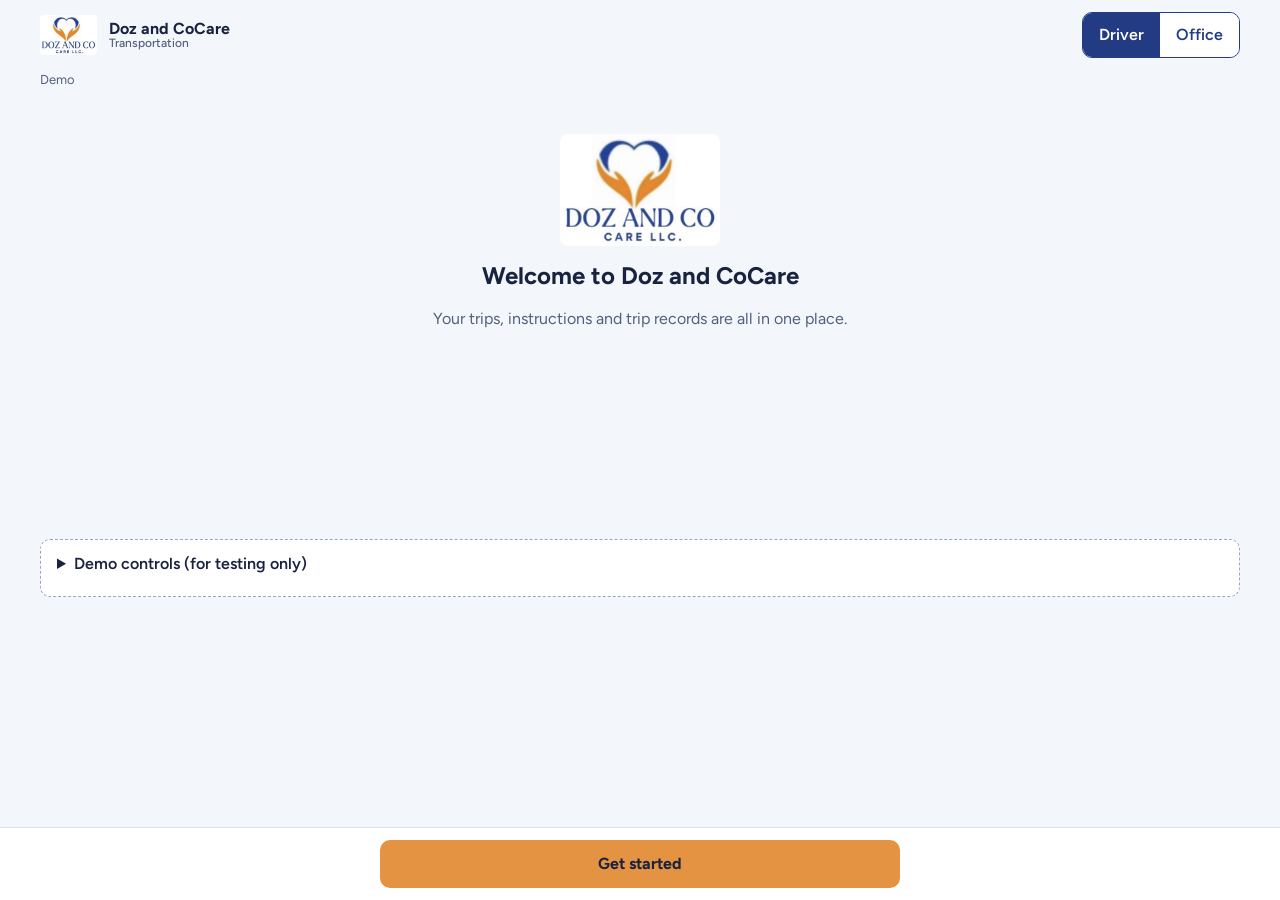
==== app/index.html @ fc15c102 "Rebuild prototype as redesigned app with onboarding, drivers, help and tests Replaces the v1 prototy" ====
<!doctype html>
<html lang="en">
<head>
<meta charset="utf-8">
<meta name="viewport" content="width=device-width,initial-scale=1">
<title>Doz and CoCare Trips</title>
<link rel="preconnect" href="https://fonts.googleapis.com">
<link rel="stylesheet" href="https://fonts.googleapis.com/css2?family=Figtree:wght@400;500;600;700&family=IBM+Plex+Mono:wght@400;500;600&display=swap">
<link rel="stylesheet" href="styles.css">
</head>
<body>
<a class="skip" href="#main">Skip to main content</a>
<header class="bar">
  <img src="logo.jpg" alt="Doz and Co Care LLC">
  <div class="brand">Doz and CoCare<small>Transportation</small></div>
  <div class="seg" role="group" aria-label="Demo: choose who you are viewing as">
    <button type="button" id="roleDriver" data-role="driver" aria-pressed="true">Driver</button>
    <button type="button" id="roleOffice" data-role="office" aria-pressed="false">Office</button>
  </div>
</header>
<p class="demoline">Demo</p>
<div id="live" class="sr" role="status" aria-live="polite"></div>
<div id="app"></div>
<details class="demo" id="demo">
  <summary>Demo controls (for testing only)</summary>
  <div class="row">
    <label class="small" for="speed">Clock speed</label>
    <select id="speed" style="width:auto"><option value="10">10× faster</option><option value="30" selected>30× faster</option><option value="90">90× faster</option></select>
    <button class="btn second sm" type="button" data-demo="fail-net">Next save fails: no connection</button>
    <button class="btn second sm" type="button" data-demo="fail-auth">Next save fails: login expired</button>
    <button class="btn second sm" type="button" data-demo="race">Next claim is lost to another driver</button>
    <button class="btn second sm" type="button" data-demo="reset">Restart demo</button>
    <button class="btn second sm" type="button" data-demo="ob-reset">Show onboarding again</button>
  </div>
</details>
<script src="app.js"></script>
</body>
</html>
---- app/styles.css ----
/* Doz and CoCare Trips: design system
   Spacing scale 4/8/12/16/24/32/40/48. Navy structures, orange marks the single main action.
   Light only, by design (outdoor use). Status always pairs colour with an icon and a word. */
:root{
  --navy:#233B82; --navy-d:#1A2C63; --navy-soft:#E8EDFA;
  --orange:#E49342; --orange-d:#B8741F; --orange-soft:#FDF1E3;
  --bg:#F3F6FB; --card:#FFFFFF; --text:#18233F; --text2:#53607C; --line:#DCE3EF;
  --ok:#1B6B3F; --ok-bg:#E3F3EA; --warn:#7A4B00; --warn-bg:#FDF1D8; --err:#A3261E; --err-bg:#FBE7E5;
  --s1:4px; --s2:8px; --s3:12px; --s4:16px; --s5:24px; --s6:32px; --s7:40px; --s8:48px;
  --r:10px; --shadow:0 1px 2px rgba(24,35,63,.08);
  --sans:"Figtree",system-ui,-apple-system,"Segoe UI",Roboto,sans-serif;
  --mono:"IBM Plex Mono",ui-monospace,Menlo,Consolas,monospace;
  color-scheme:light;
}
*{box-sizing:border-box}
html{-webkit-text-size-adjust:100%}
body{margin:0;background:var(--bg);color:var(--text);font:16px/1.5 var(--sans);
  padding-left:max(16px,env(safe-area-inset-left,0px));padding-right:max(16px,env(safe-area-inset-right,0px))}
h1{font-size:24px;line-height:1.2;margin:0;font-weight:700;text-wrap:balance}
h2{font-size:18px;line-height:1.3;margin:0;font-weight:700}
h3{font-size:16px;margin:0;font-weight:700}
p{margin:0}
.muted{color:var(--text2)}
.small{font-size:14px}
.num{font-family:var(--mono);font-variant-numeric:tabular-nums}
.sr{position:absolute;width:1px;height:1px;overflow:hidden;clip:rect(0 0 0 0);white-space:nowrap}
.skip{position:absolute;left:-999px;top:8px;background:var(--navy);color:#fff;padding:var(--s2) var(--s3);border-radius:var(--r);z-index:50}
.skip:focus{left:8px}
h1:focus{outline:none}
:focus-visible{outline:3px solid var(--navy);outline-offset:2px;border-radius:4px}
button,input,select,textarea{font:inherit;color:inherit}
@media (prefers-reduced-motion:reduce){*{animation:none!important;transition:none!important}}

/* top bar */
.bar{display:flex;align-items:center;gap:var(--s3);padding-block:var(--s3);flex-wrap:wrap;max-width:1200px;margin:0 auto}
.bar img{height:40px;width:auto;border-radius:4px;display:block}
.bar .brand{font-weight:700;line-height:1.1}
.bar .brand small{display:block;font-weight:500;color:var(--text2);font-size:12px}
.seg{margin-left:auto;display:flex;border:1.5px solid var(--navy);border-radius:var(--r);overflow:hidden}
.seg button{border:0;background:#fff;color:var(--navy);padding:var(--s2) var(--s4);min-height:44px;font-weight:600;cursor:pointer}
.seg button[aria-pressed=true]{background:var(--navy);color:#fff}
.demoline{max-width:1200px;margin:0 auto var(--s3);font-size:13px;color:var(--text2)}

/* buttons */
.btn{display:inline-flex;align-items:center;justify-content:center;gap:var(--s2);min-height:48px;padding:var(--s3) var(--s5);border-radius:var(--r);border:2px solid transparent;font-weight:700;cursor:pointer;text-decoration:none;text-align:center;line-height:1.2}
.btn.primary{background:var(--orange);color:var(--text)}
.btn.primary:hover:not(:disabled){background:#D9842F}
.btn.navy{background:var(--navy);color:#fff}
.btn.second{background:#fff;border-color:var(--navy);color:var(--navy)}
.btn.quiet{background:transparent;color:var(--navy);text-decoration:underline;min-height:44px;padding-inline:var(--s2)}
.btn.block{width:100%}
.btn.sm{min-height:44px;padding:var(--s2) var(--s4);font-size:15px}
.btn:disabled{opacity:.5;cursor:not-allowed}

/* cards, lists */
.card{background:var(--card);border:1px solid var(--line);border-radius:var(--r);padding:var(--s4);box-shadow:var(--shadow)}
.stack{display:flex;flex-direction:column;gap:var(--s4)}
.stack.tight{gap:var(--s2)}
.row{display:flex;gap:var(--s3);align-items:center;justify-content:space-between;flex-wrap:wrap}
.kv{display:grid;grid-template-columns:minmax(110px,max-content) minmax(0,1fr);gap:var(--s2) var(--s4);margin:0}
.kv dt{color:var(--text2);font-size:14px}
.kv dd{margin:0;font-weight:600;min-width:0;overflow-wrap:anywhere}
.big{font-size:20px;font-weight:700;line-height:1.25}

/* badges: icon + word, never colour alone */
.badge{display:inline-flex;align-items:center;gap:var(--s1);border-radius:999px;padding:2px 10px;font-size:14px;font-weight:600;white-space:nowrap}
.badge i{font-style:normal;font-size:12px}
.b-neutral{background:#EDF0F6;color:var(--text)}
.b-info{background:var(--navy-soft);color:var(--navy-d)}
.b-ok{background:var(--ok-bg);color:var(--ok)}
.b-warn{background:var(--warn-bg);color:var(--warn)}
.b-err{background:var(--err-bg);color:var(--err)}

/* messages */
.msg{display:flex;gap:var(--s3);align-items:flex-start;border-radius:var(--r);padding:var(--s3) var(--s4);font-weight:500}
.msg.ok{background:var(--ok-bg);color:var(--ok)}
.msg.err{background:var(--err-bg);color:var(--err)}
.msg.warn{background:var(--warn-bg);color:var(--warn)}
.msg.info{background:var(--navy-soft);color:var(--navy-d)}
.empty{text-align:center;padding:var(--s6) var(--s4);display:flex;flex-direction:column;gap:var(--s3);align-items:center}

/* forms */
.field{display:flex;flex-direction:column;gap:var(--s1)}
.field label,.field legend{font-weight:600}
.field .help{font-size:14px;color:var(--text2)}
.field .error{font-size:14px;color:var(--err);font-weight:600}
input[type=text],input[type=number],input[type=search],select,textarea{width:100%;min-height:48px;padding:var(--s2) var(--s3);border:1.5px solid #9AA6BF;border-radius:var(--r);background:#fff}
textarea{min-height:96px;resize:vertical}
input[aria-invalid=true]{border-color:var(--err);border-width:2px}
fieldset{border:0;margin:0;padding:0}
.choice{display:flex;gap:var(--s3);align-items:center;border:1.5px solid var(--line);border-radius:var(--r);padding:var(--s3) var(--s4);min-height:52px;background:#fff;cursor:pointer}
.choice input{width:22px;height:22px;accent-color:var(--navy);flex:none}
.choice:has(input:checked){border-color:var(--navy);background:var(--navy-soft)}

/* driver shell */
.drv{max-width:520px;margin:0 auto;padding-bottom:calc(var(--s8) + 96px + env(safe-area-inset-bottom,0px))}
.drv main{display:flex;flex-direction:column;gap:var(--s4)}
.tabs{position:fixed;left:0;right:0;bottom:0;background:#fff;border-top:1px solid var(--line);display:flex;justify-content:center;padding-bottom:env(safe-area-inset-bottom,0px);z-index:20}
.tabs .in{display:flex;width:100%;max-width:520px}
.tabs button{flex:1;min-height:60px;border:0;background:none;font-weight:600;font-size:14px;color:var(--text2);cursor:pointer;display:flex;flex-direction:column;align-items:center;justify-content:center;gap:2px;border-top:3px solid transparent}
.tabs button[aria-current=page]{color:var(--navy);border-top-color:var(--orange)}
.tabs button span{font-size:20px;line-height:1}
.actionbar{position:fixed;left:0;right:0;bottom:0;background:#fff;border-top:1px solid var(--line);padding:var(--s3) max(16px,env(safe-area-inset-left,0px)) calc(var(--s3) + env(safe-area-inset-bottom,0px));z-index:20}
.actionbar .in{max-width:520px;margin:0 auto;display:flex;flex-direction:column;gap:var(--s2)}
.back{align-self:flex-start;color:var(--navy);font-weight:600;background:none;border:0;min-height:44px;padding:0;cursor:pointer;text-decoration:underline}
.steps{display:flex;gap:var(--s1)}
.steps span{flex:1;height:6px;border-radius:3px;background:var(--line)}
.steps span.d{background:var(--navy)} .steps span.c{background:var(--orange)}
.stats{display:grid;grid-template-columns:1fr 1fr;gap:var(--s2)}
.stat{background:var(--bg);border-radius:var(--r);padding:var(--s3)}
.stat span{display:block;font-size:14px;color:var(--text2)}
.stat b{font:600 22px var(--mono);font-variant-numeric:tabular-nums}
.waitbox{background:var(--orange-soft);border:2px solid var(--orange);border-radius:var(--r);padding:var(--s4);text-align:center}
.waitbox b{display:block;font:600 40px var(--mono);color:var(--text)}
.mapwrap{border-radius:var(--r);overflow:hidden;border:1px solid var(--line);position:relative;background:#EAF0FA}
.mapwrap svg{display:block;width:100%;height:auto}
.mapnote{font-size:13px;color:var(--text2);padding:var(--s1) var(--s3);background:#fff}
.tripcard{display:flex;flex-direction:column;gap:var(--s2);text-align:left;width:100%;cursor:pointer;border:1px solid var(--line);background:#fff;border-radius:var(--r);padding:var(--s4);box-shadow:var(--shadow)}
.tripcard.off{background:#F7F8FB;cursor:default}
.route{display:grid;grid-template-columns:auto 1fr;gap:var(--s1) var(--s2);align-items:start}
.route .dot{width:10px;height:10px;border-radius:50%;margin-top:7px;background:var(--navy)}
.route .dot.d{background:var(--orange)}

/* admin shell */
.adm{max-width:1200px;margin:0 auto;display:grid;grid-template-columns:210px minmax(0,1fr);gap:var(--s5);padding-bottom:var(--s8)}
.adm nav{display:flex;flex-direction:column;gap:var(--s1);position:sticky;top:var(--s3);align-self:start}
.adm nav button{min-height:48px;text-align:left;padding:var(--s2) var(--s4);border:0;background:none;border-radius:var(--r);font-weight:600;color:var(--text);cursor:pointer;border-left:4px solid transparent}
.adm nav button[aria-current=page]{background:var(--navy-soft);color:var(--navy-d);border-left-color:var(--navy)}
.adm main{display:flex;flex-direction:column;gap:var(--s5);min-width:0}
@media(max-width:860px){
  .adm{grid-template-columns:minmax(0,1fr);gap:var(--s3)}
  .adm nav{flex-direction:row;overflow-x:auto;position:static;border-bottom:1px solid var(--line);padding-bottom:var(--s1)}
  .adm nav button{white-space:nowrap;border-left:0;border-bottom:4px solid transparent;border-radius:var(--r) var(--r) 0 0}
  .adm nav button[aria-current=page]{border-bottom-color:var(--navy)}
}
.attn{display:flex;flex-direction:column}
.attn li{list-style:none;display:flex;gap:var(--s3);align-items:center;justify-content:space-between;flex-wrap:wrap;padding:var(--s3) 0;border-bottom:1px solid var(--line)}
.attn li:last-child{border-bottom:0}
ul.attn{margin:0;padding:0}
.attn .t{flex:1 1 260px;min-width:0}
.tiles{display:grid;grid-template-columns:repeat(3,minmax(0,1fr));gap:var(--s3)}
.tiles.t4{grid-template-columns:repeat(4,minmax(0,1fr))}
@media(max-width:860px){.tiles,.tiles.t4{grid-template-columns:repeat(2,minmax(0,1fr))}}
.tile{text-align:left;background:#fff;border:1px solid var(--line);border-radius:var(--r);padding:var(--s4);cursor:pointer;display:flex;flex-direction:column;gap:var(--s1);box-shadow:var(--shadow)}
.tile:hover{border-color:var(--navy)}
.tile b{font:600 30px var(--mono)}
.tile .l{font-weight:700}
.tile .def{font-size:13px;color:var(--text2)}
.filters{display:grid;grid-template-columns:minmax(180px,2fr) repeat(4,minmax(120px,1fr));gap:var(--s3);align-items:end}
@media(max-width:860px){.filters{grid-template-columns:1fr 1fr}.filters .field:first-child{grid-column:1/-1}}
.tablewrap{overflow-x:auto}
table{border-collapse:collapse;width:100%}
th{font-size:13px;text-align:left;color:var(--text2);font-weight:600;padding:var(--s2) var(--s3);border-bottom:2px solid var(--line);white-space:nowrap}
td{padding:var(--s3);border-bottom:1px solid var(--line);vertical-align:top}
td.r,th.r{text-align:right}
tbody tr.go{cursor:pointer}
tbody tr.go:hover td{background:var(--navy-soft)}
.link{background:none;border:0;padding:0;color:var(--navy);font-weight:700;text-decoration:underline;cursor:pointer;font-size:inherit;min-height:24px}
.cards{display:none;flex-direction:column;gap:var(--s3)}
@media(max-width:720px){.tablewrap{display:none}.cards{display:flex}}
.crumbs{font-size:14px;color:var(--text2)}
.crumbs button{background:none;border:0;padding:0;color:var(--navy);text-decoration:underline;cursor:pointer;font-size:inherit;font-weight:600}
.sec{display:flex;flex-direction:column;gap:var(--s3)}
.sec>h2{padding-bottom:var(--s2);border-bottom:2px solid var(--line)}
.calc{display:flex;flex-direction:column}
.calc .ln{display:flex;justify-content:space-between;gap:var(--s3);padding:var(--s2) 0;border-bottom:1px dashed var(--line)}
.calc .ln.t{border-bottom:0;font-weight:700;font-size:18px}
.hist{margin:0;padding:0;list-style:none;display:flex;flex-direction:column}
.hist li{display:grid;grid-template-columns:96px minmax(0,1fr);gap:var(--s3);padding:var(--s2) 0;border-bottom:1px solid var(--line)}
.hist li:last-child{border-bottom:0}
.hist time{font:14px var(--mono);color:var(--text2)}
.hist .who{color:var(--text2);font-size:14px}
.two{display:grid;grid-template-columns:repeat(auto-fit,minmax(260px,1fr));gap:var(--s4)}
.demo{max-width:1200px;margin:var(--s6) auto 0;border:1px dashed #9AA6BF;border-radius:var(--r);padding:var(--s3) var(--s4);background:#fff}
.demo summary{font-weight:600;cursor:pointer;min-height:32px}
.demo .row{justify-content:flex-start;margin-top:var(--s3)}

/* onboarding */
.hero{display:flex;flex-direction:column;align-items:center;text-align:center;gap:var(--s4);padding:var(--s6) 0}
.hero img{width:160px;height:auto;border-radius:8px}
.mini{border:1px dashed #9AA6BF;border-radius:var(--r);padding:var(--s5) var(--s4) var(--s4);background:#fff;position:relative;display:flex;flex-direction:column;gap:var(--s2);min-height:150px;justify-content:center;pointer-events:none}
.mini .ex{position:absolute;top:6px;right:10px;font-size:12px;color:var(--text2)}
.mtabs{display:flex;gap:var(--s1)}
.mtabs span{flex:1;text-align:center;padding:10px 4px;border-radius:8px;background:var(--bg);color:var(--text2);font-weight:600;font-size:14px}
.mtabs .on{background:var(--navy);color:#fff}
.mbtn{background:var(--orange);color:var(--text);font-weight:700;text-align:center;padding:14px;border-radius:var(--r)}
.mbtn.navy{background:var(--navy);color:#fff}
.mwait{background:var(--orange-soft);border:2px solid var(--orange);border-radius:var(--r);padding:var(--s3);text-align:center}
.mwait b{display:block;font-size:30px}
.mok{background:var(--ok-bg);color:var(--ok);border-radius:var(--r);padding:10px var(--s3);font-weight:600}
.dots{display:flex;gap:var(--s2);justify-content:center}
.dots span{width:10px;height:10px;border-radius:50%;background:var(--line)}
.dots span.on{background:var(--navy)}
.wiz{max-width:560px;margin:0 auto;padding-bottom:calc(var(--s8) + 140px)}
.wiz main{display:flex;flex-direction:column;gap:var(--s4)}
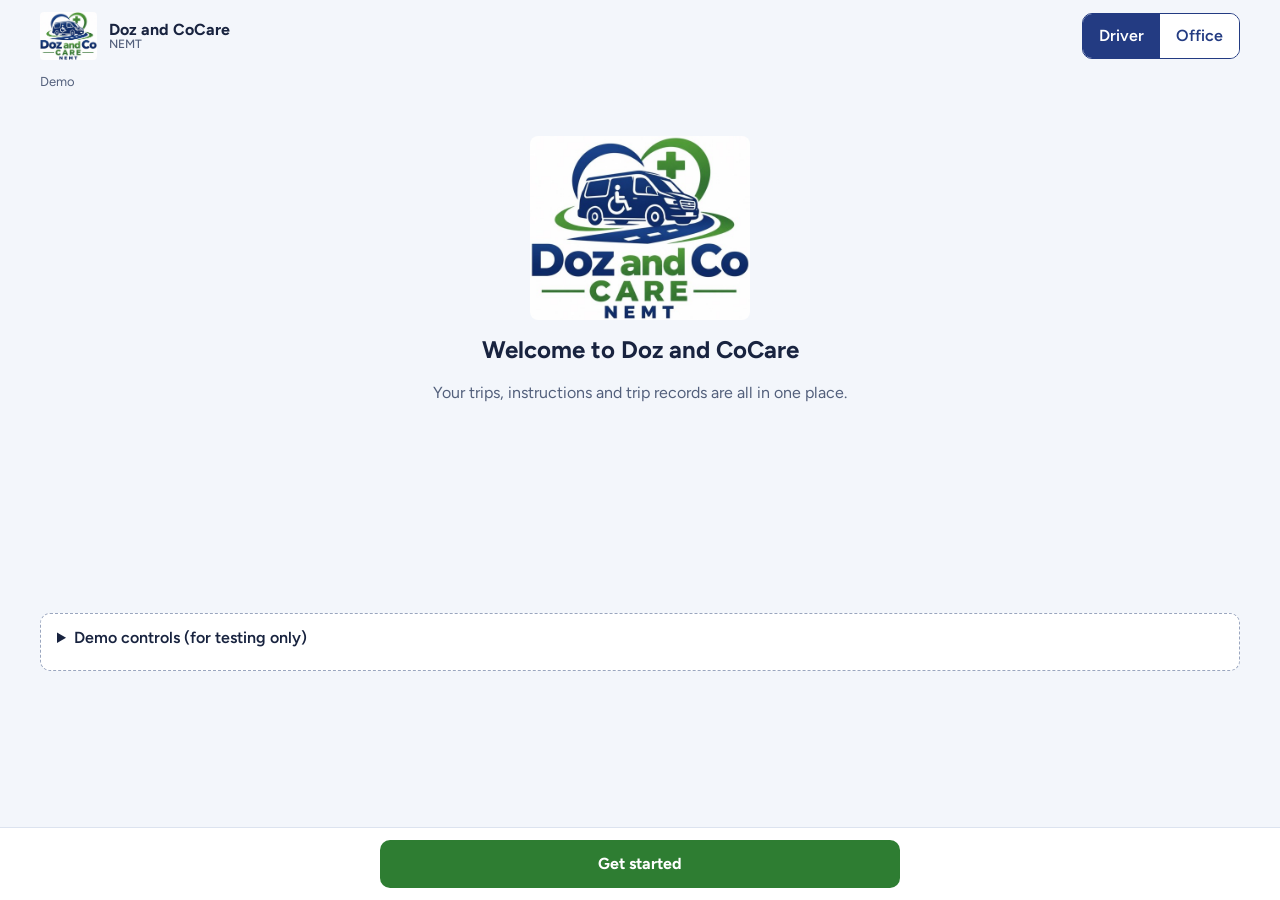
==== commit 5d902953: "Use the new NEMT logo and retheme the app to navy and green Updates the assessment to record that th" ====
--- a/app/index.html
+++ b/app/index.html
@@ -11,8 +11,8 @@
 <body>
 <a class="skip" href="#main">Skip to main content</a>
 <header class="bar">
-  <img src="logo.jpg" alt="Doz and Co Care LLC">
-  <div class="brand">Doz and CoCare<small>Transportation</small></div>
+  <img src="logo.jpg" alt="Doz and Co Care NEMT logo">
+  <div class="brand">Doz and CoCare<small>NEMT</small></div>
   <div class="seg" role="group" aria-label="Demo: choose who you are viewing as">
     <button type="button" id="roleDriver" data-role="driver" aria-pressed="true">Driver</button>
     <button type="button" id="roleOffice" data-role="office" aria-pressed="false">Office</button>
--- a/app/styles.css
+++ b/app/styles.css
@@ -1,9 +1,9 @@
 /* Doz and CoCare Trips: design system
-   Spacing scale 4/8/12/16/24/32/40/48. Navy structures, orange marks the single main action.
+   Spacing scale 4/8/12/16/24/32/40/48. Navy structures, green marks the single main action (logo colours).
    Light only, by design (outdoor use). Status always pairs colour with an icon and a word. */
 :root{
   --navy:#233B82; --navy-d:#1A2C63; --navy-soft:#E8EDFA;
-  --orange:#E49342; --orange-d:#B8741F; --orange-soft:#FDF1E3;
+  --accent:#2E7D32; --accent-d:#1F5E24; --accent-soft:#E6F2E4;
   --bg:#F3F6FB; --card:#FFFFFF; --text:#18233F; --text2:#53607C; --line:#DCE3EF;
   --ok:#1B6B3F; --ok-bg:#E3F3EA; --warn:#7A4B00; --warn-bg:#FDF1D8; --err:#A3261E; --err-bg:#FBE7E5;
   --s1:4px; --s2:8px; --s3:12px; --s4:16px; --s5:24px; --s6:32px; --s7:40px; --s8:48px;
@@ -33,7 +33,7 @@
 
 /* top bar */
 .bar{display:flex;align-items:center;gap:var(--s3);padding-block:var(--s3);flex-wrap:wrap;max-width:1200px;margin:0 auto}
-.bar img{height:40px;width:auto;border-radius:4px;display:block}
+.bar img{height:48px;width:auto;border-radius:4px;display:block}
 .bar .brand{font-weight:700;line-height:1.1}
 .bar .brand small{display:block;font-weight:500;color:var(--text2);font-size:12px}
 .seg{margin-left:auto;display:flex;border:1.5px solid var(--navy);border-radius:var(--r);overflow:hidden}
@@ -43,8 +43,8 @@
 
 /* buttons */
 .btn{display:inline-flex;align-items:center;justify-content:center;gap:var(--s2);min-height:48px;padding:var(--s3) var(--s5);border-radius:var(--r);border:2px solid transparent;font-weight:700;cursor:pointer;text-decoration:none;text-align:center;line-height:1.2}
-.btn.primary{background:var(--orange);color:var(--text)}
-.btn.primary:hover:not(:disabled){background:#D9842F}
+.btn.primary{background:var(--accent);color:#fff}
+.btn.primary:hover:not(:disabled){background:#256628}
 .btn.navy{background:var(--navy);color:#fff}
 .btn.second{background:#fff;border-color:var(--navy);color:var(--navy)}
 .btn.quiet{background:transparent;color:var(--navy);text-decoration:underline;min-height:44px;padding-inline:var(--s2)}
@@ -98,19 +98,19 @@
 .tabs{position:fixed;left:0;right:0;bottom:0;background:#fff;border-top:1px solid var(--line);display:flex;justify-content:center;padding-bottom:env(safe-area-inset-bottom,0px);z-index:20}
 .tabs .in{display:flex;width:100%;max-width:520px}
 .tabs button{flex:1;min-height:60px;border:0;background:none;font-weight:600;font-size:14px;color:var(--text2);cursor:pointer;display:flex;flex-direction:column;align-items:center;justify-content:center;gap:2px;border-top:3px solid transparent}
-.tabs button[aria-current=page]{color:var(--navy);border-top-color:var(--orange)}
+.tabs button[aria-current=page]{color:var(--navy);border-top-color:var(--accent)}
 .tabs button span{font-size:20px;line-height:1}
 .actionbar{position:fixed;left:0;right:0;bottom:0;background:#fff;border-top:1px solid var(--line);padding:var(--s3) max(16px,env(safe-area-inset-left,0px)) calc(var(--s3) + env(safe-area-inset-bottom,0px));z-index:20}
 .actionbar .in{max-width:520px;margin:0 auto;display:flex;flex-direction:column;gap:var(--s2)}
 .back{align-self:flex-start;color:var(--navy);font-weight:600;background:none;border:0;min-height:44px;padding:0;cursor:pointer;text-decoration:underline}
 .steps{display:flex;gap:var(--s1)}
 .steps span{flex:1;height:6px;border-radius:3px;background:var(--line)}
-.steps span.d{background:var(--navy)} .steps span.c{background:var(--orange)}
+.steps span.d{background:var(--navy)} .steps span.c{background:var(--accent)}
 .stats{display:grid;grid-template-columns:1fr 1fr;gap:var(--s2)}
 .stat{background:var(--bg);border-radius:var(--r);padding:var(--s3)}
 .stat span{display:block;font-size:14px;color:var(--text2)}
 .stat b{font:600 22px var(--mono);font-variant-numeric:tabular-nums}
-.waitbox{background:var(--orange-soft);border:2px solid var(--orange);border-radius:var(--r);padding:var(--s4);text-align:center}
+.waitbox{background:var(--warn-bg);border:2px solid #C58A1B;border-radius:var(--r);padding:var(--s4);text-align:center}
 .waitbox b{display:block;font:600 40px var(--mono);color:var(--text)}
 .mapwrap{border-radius:var(--r);overflow:hidden;border:1px solid var(--line);position:relative;background:#EAF0FA}
 .mapwrap svg{display:block;width:100%;height:auto}
@@ -119,7 +119,7 @@
 .tripcard.off{background:#F7F8FB;cursor:default}
 .route{display:grid;grid-template-columns:auto 1fr;gap:var(--s1) var(--s2);align-items:start}
 .route .dot{width:10px;height:10px;border-radius:50%;margin-top:7px;background:var(--navy)}
-.route .dot.d{background:var(--orange)}
+.route .dot.d{background:var(--accent)}
 
 /* admin shell */
 .adm{max-width:1200px;margin:0 auto;display:grid;grid-template-columns:210px minmax(0,1fr);gap:var(--s5);padding-bottom:var(--s8)}
@@ -177,15 +177,15 @@
 
 /* onboarding */
 .hero{display:flex;flex-direction:column;align-items:center;text-align:center;gap:var(--s4);padding:var(--s6) 0}
-.hero img{width:160px;height:auto;border-radius:8px}
+.hero img{width:220px;height:auto;border-radius:8px}
 .mini{border:1px dashed #9AA6BF;border-radius:var(--r);padding:var(--s5) var(--s4) var(--s4);background:#fff;position:relative;display:flex;flex-direction:column;gap:var(--s2);min-height:150px;justify-content:center;pointer-events:none}
 .mini .ex{position:absolute;top:6px;right:10px;font-size:12px;color:var(--text2)}
 .mtabs{display:flex;gap:var(--s1)}
 .mtabs span{flex:1;text-align:center;padding:10px 4px;border-radius:8px;background:var(--bg);color:var(--text2);font-weight:600;font-size:14px}
 .mtabs .on{background:var(--navy);color:#fff}
-.mbtn{background:var(--orange);color:var(--text);font-weight:700;text-align:center;padding:14px;border-radius:var(--r)}
+.mbtn{background:var(--accent);color:#fff;font-weight:700;text-align:center;padding:14px;border-radius:var(--r)}
 .mbtn.navy{background:var(--navy);color:#fff}
-.mwait{background:var(--orange-soft);border:2px solid var(--orange);border-radius:var(--r);padding:var(--s3);text-align:center}
+.mwait{background:var(--warn-bg);border:2px solid #C58A1B;border-radius:var(--r);padding:var(--s3);text-align:center}
 .mwait b{display:block;font-size:30px}
 .mok{background:var(--ok-bg);color:var(--ok);border-radius:var(--r);padding:10px var(--s3);font-weight:600}
 .dots{display:flex;gap:var(--s2);justify-content:center}
